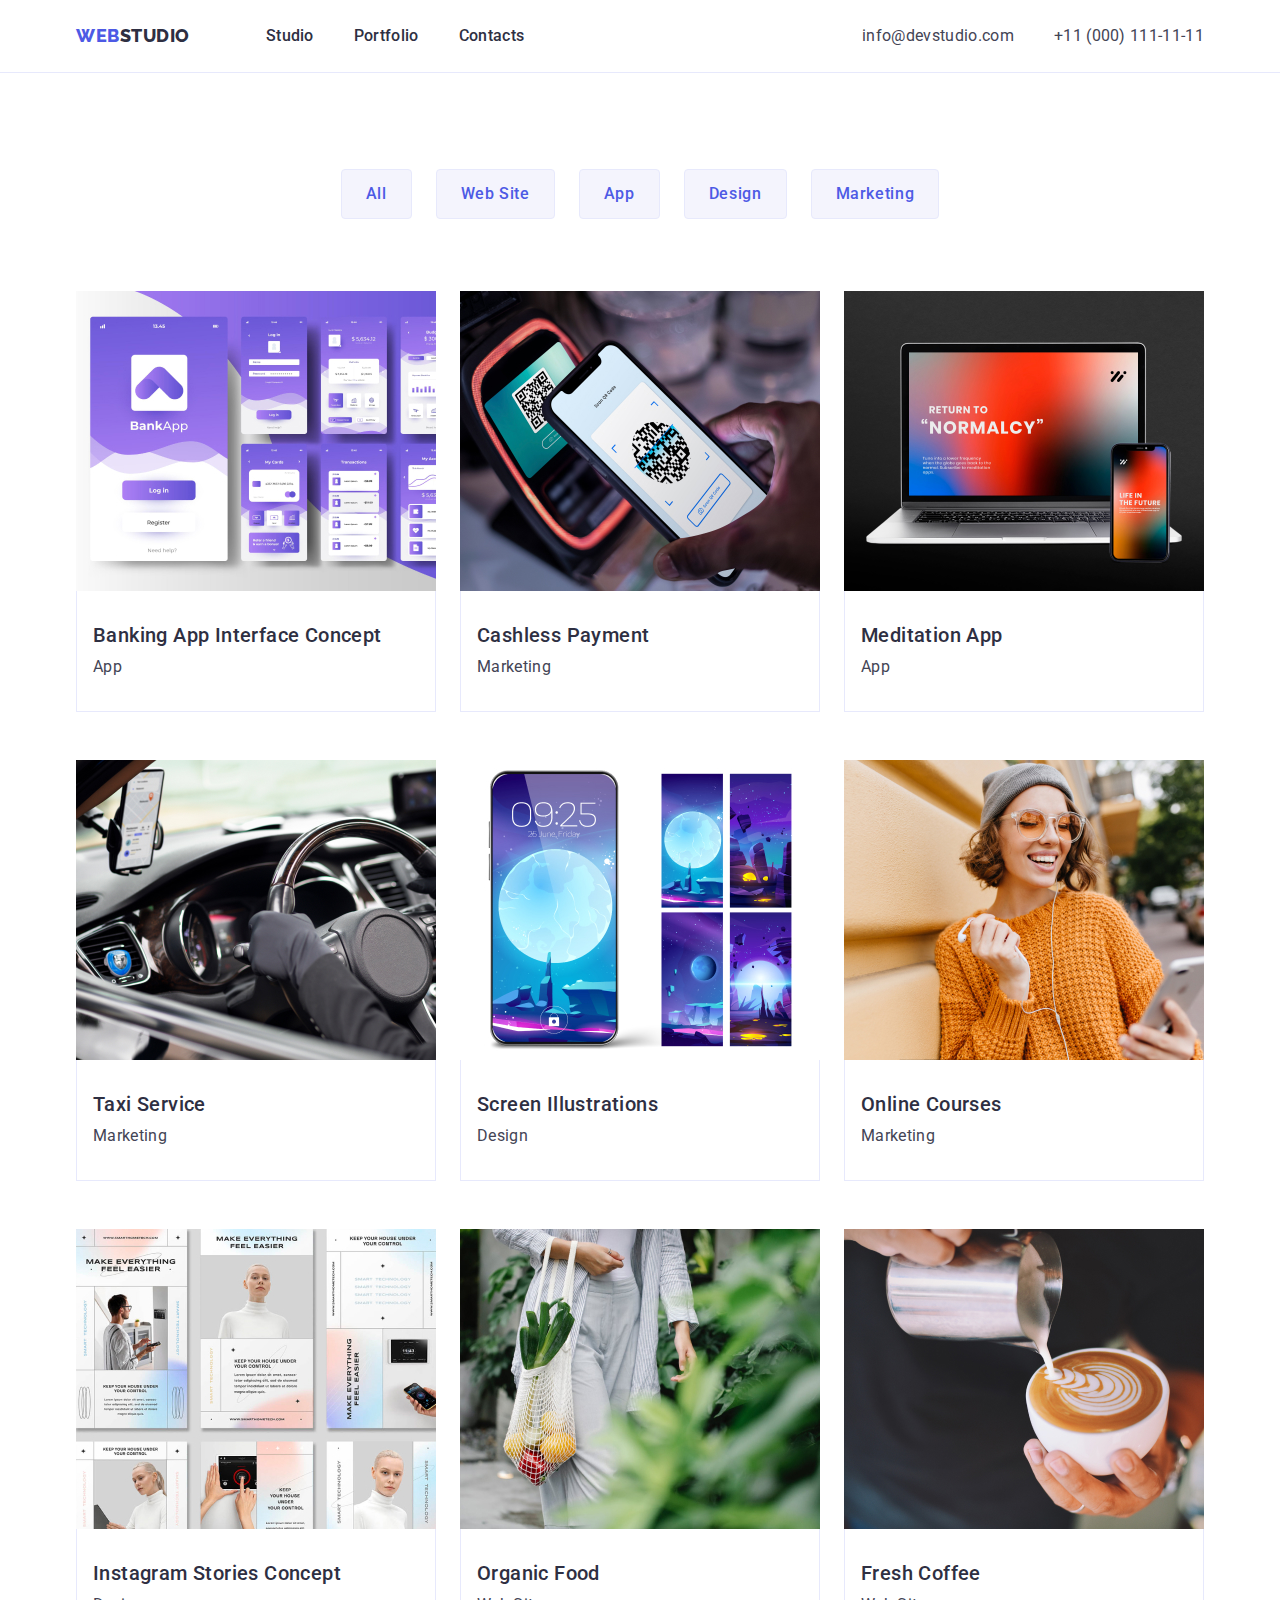
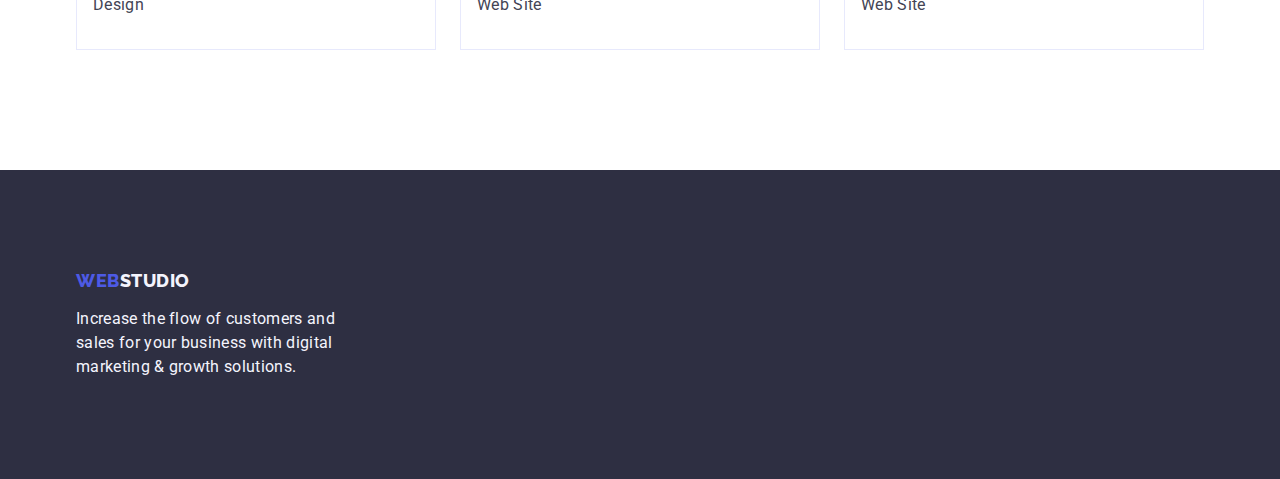
==== portfolio.html @ 9c61db38 "Initial commit" ====
<!DOCTYPE html>
<html lang="en">
<head>
    <meta charset="UTF-8">
    <meta http-equiv="X-UA-Compatible" content="IE=edge">
    <meta name="viewport" content="width=device-width, initial-scale=1.0">
    <title>Portfolio</title>
    <link rel="preconnect" href="https://fonts.googleapis.com">
    <link rel="preconnect" href="https://fonts.gstatic.com" crossorigin>
    <link href="https://fonts.googleapis.com/css2?family=Raleway:wght@800&family=Roboto:wght@400;500;700;900&display=swap"
        rel="stylesheet">
        <link rel="stylesheet" href="https://cdnjs.cloudflare.com/ajax/libs/modern-normalize/1.1.0/modern-normalize.min.css">
        <link rel="stylesheet" href="./css/styles.css">
</head>

<body>
    <header class="page-header">
    <div class="container page-header-container">
    <nav class="page-navigation">
      <a href="./index.html" class="logo link">Web<span class="accent-header">Studio</span> </a>
      <ul class="list list-header">
        <li><a href="./index.html" class="link item">Studio</a></li>
        <li><a href="./portfolio.html" class="link item">Portfolio</a></li> 
        <li><a href="" class="link item">Contacts</a></li>
      </ul>
    </nav>

    <address class="contacts">
      <ul class="list list-contacts">
        <li><a href="mailto:info@devstudio.com" class="link list-info">info@devstudio.com</a></li>
        <li><a href="tel:+110001111111" class="link list-info">+11 (000) 111-11-11</a></li>
      </ul>
    </address>
    </div>
  </header>

<main>
    <section class="main-portfolio">
        <div class="container">
        <h1 hidden>Portfolio</h1>
        <ul class="list btn-list">
            <li>
                <button class="btn" type="button" >All</button>
            </li>
            <li>
                <button class="btn" type="button" >Web Site</button>
            </li>
            <li>
                <button class="btn" type="button" >App</button>
            </li>
            <li>
                <button class="btn" type="button" >Design</button>
            </li>
            <li>
                <button class="btn" type="button" >Marketing</button>
            </li>
        </ul>
    
        
        
        <ul class="list list-portfolio">
            <li class="pic-portfolio">
                <a class="link" href=""><img src="./images/img4.jpg" alt="foto4" width="360">
                 <div class="text-portfolio">
                    <h2 class="title">Banking App Interface Concept</h2>
                <p class="title-text">App</p></div></a>
            </li>
            <li class="pic-portfolio">
                <a class="link" href=""><img src="./images/img5.jpg" alt="foto5"  width="360">
                <div class="text-portfolio">
                    <h2 class="title">Cashless Payment</h2>
                    <p class="title-text">Marketing</p>
                </div>
            </a>
            </li>
            <li class="pic-portfolio">
                <a class="link" href=""><img src="./images/img6.jpg" alt="foto6" width="360">
                <div class="text-portfolio">
                    <h2 class="title">Meditation App</h2>
                <p class="title-text">App</p></div></a>
            </li>
            <li class="pic-portfolio">
                <a class="link" href=""><img src="./images/img7.jpg" alt="foto7" width="360">
                <div class="text-portfolio">
                    <h2 class="title">Taxi Service</h2>
                <p class="title-text">Marketing</p></div></a>
            </li>
            <li class="pic-portfolio">
                <a class="link" href=""><img src="./images/img8.jpg" alt="foto8" width="360">
                <div class="text-portfolio">
                    <h2 class="title">Screen Illustrations</h2>
                <p class="title-text">Design</p></div></a>
            </li>
            <li class="pic-portfolio">
                <a class="link" href=""><img src="./images/img9.jpg"  alt="foto9" width="360">
                <div class="text-portfolio">
                    <h2 class="title">Online Courses</h2>
                <p class="title-text">Marketing</p></div></a>
            </li>
            <li class="pic-portfolio">
                <a class="link" href=""><img src="./images/img10.jpg" alt="foto10" width="360">
                <div class="text-portfolio">
                    <h2 class="title">Instagram Stories Concept</h2>
                <p class="title-text">Design</p></div></a>
            </li>
            <li class="pic-portfolio">
                <a class="link" href=""><img src="./images/img11.jpg" alt="foto11" width="360">
                <div class="text-portfolio">
                    <h2 class="title">Organic Food</h2>
                <p class="title-text">Web Site</p></div></a>
            </li>
            <li class="pic-portfolio">
                <a class="link" href=""><img src="./images/img12.jpg" alt="foto12" width="360">
                <div class="text-portfolio">
                    <h2 class="title">Fresh Coffee</h2>
                <p class="title-text">Web Site</p></div></a>
            </li>
            
        </ul>
    </div>
    </section>
</main>

  <footer class="footer-list">
    <div class="container footer">
    <a href="./index.html" class="logo-footer link">Web<span class="accent-footer">Studio</span> </a>
    <p class="text-footer">
      Increase the flow of customers and sales for your business with digital
      marketing & growth solutions.
    </p>
</div>
  </footer>
</body>
</html>
---- css/styles.css ----
:root {
    --main-color: #4D5AE5; 
}

.list {
    list-style: none;
}

.link {
    text-decoration: none;
}

h1,
h2,
h3,
p {
margin-top: 0;
margin-bottom: 0;
}

ul {
    margin-top: 0;
    margin-bottom: 0;
    padding-left: 0;
}

button {
    cursor: pointer;
}

img {
    display: block;
    max-width: 100%;
}

.list {
    display: flex;
}

body {
    font-family: 'Roboto', sans-serif;
    color: #434455;
    background-color: #FFFFFF;
}

.container {
    width: 1158px;
    margin-left: auto;
    margin-right: auto;
    padding-left: 15px;
    padding-right: 15px;
}
/* Хедер */

.page-header {
    padding-top: 24px;
    padding-bottom: 24px;
    border-bottom: 1px solid #E7E9FC;
}
.page-header-container {
    display: flex;
    align-items: center;
    justify-content: space-between;
}

.page-navigation {
    display: flex;
    align-items: center;
}

.list-header {
    display: flex;
    gap: 40px;
}

.list-contacts {
    display: flex;
    gap: 40px;
}


.logo {
    color: var(--main-color);
    font-family: 'Raleway', sans-serif;
    font-weight: 800;
    font-size: 18px;
    line-height: 1.17;
    letter-spacing: 0.03em;
    text-transform: uppercase;
    margin-right: 76px;
}
.accent-header {
    color: #2E2F42;
}

.item {
    color: #2E2F42;
    font-family: 'Roboto', sans-serif;
    font-weight: 500;
    font-size: 16px;
    line-height: 1.5;
    letter-spacing: 0.02em;
    padding-top: 24px;
    padding-bottom: 24px;
}

.item:hover,
.item:focus {
  color: #404BBF;
}


.list-info {
    color: #434455;
    font-family: 'Roboto', sans-serif;
    font-weight: 400;
    font-size: 16px;
    line-height: 1.5;
    letter-spacing: 0.02em;
    font-style: normal;
}

.list-info:hover,
.list-info:focus {
    color: #404BBF;
}

.contacts {
    font-style: normal;
}

/* Індекс секція 1 */
.main-title {
    font-family: 'Roboto', sans-serif;
    font-weight: 700;
    font-size: 56px;
    line-height: 1.07;
    text-align: center;
    letter-spacing: 0.02em;
    color: #FFFFFF;
    max-width: 496px;
    margin-left: auto;
    margin-right: auto;
    margin-bottom: 48px;
}

.section-color {
    background-color: #2E2F42;
    padding-top: 188px;
    padding-bottom: 188px;
}

.index-btn {
    background-color: var(--main-color);
    font-family: 'Roboto', sans-serif;
    font-weight: 500;
    font-size: 16px;
    line-height: 1.5;
    display: block;
    /* align-items: center; */
    letter-spacing: 0.04em;
    color: #FFFFFF;
    padding: 16px 32px;
    justify-content: center;
    border: none;
    border-radius: 4px;
    margin-left: auto;
    margin-right: auto;
    height: 56px;
    min-width: 169px;
}

.index-btn:hover,
.index-btn:focus {
    background-color: #404BBF;
}

/* =================Опис================== */

.description {
    
    padding-top: 120px;
    padding-bottom: 120px;
}

.list-description {
    display: flex;
    gap: 24px;
}

.pic-section {

padding-bottom: 120px;
}

.pic-descript {
    flex-basis: calc((100%-48px)/3);
}

.list-pic {
    gap: 24px;
    justify-content: center;    
    flex-basis: calc((100%-48px)/3);
    
}

/* ============== Team =============== */

/* .pictures {
    display: flex;
    
} */

/* .team {
    ;
} */

.list-team {
    justify-content: center;
    /* flex-basis: calc((100%-72px)/4); */
    gap: 24px;
    /* padding-bottom: 120px; */
    
}

.team-color {
    padding-top: 120px;
    padding-bottom: 120px;
    background-color: #F4F4FD 
}

.teamcard-color {
    background-color: #ffffff;
    text-align: center;
    flex-basis: calc((100%-72px)/4);
    border-radius: 0px 0px 4px 4px;
   
}

/* .team-foto {
margin-bottom: 32px;
} */

.heading {
    font-family: 'Roboto', sans-serif;
    font-weight: 700;                                     
    font-size: 36px;
    line-height: 1.11;
    text-align: center;
    letter-spacing: 0.02em;
    text-transform: capitalize;
    color: #2E2F42;
    margin-bottom: 72px;
    
}

.team-title {
    padding: 32px 16px;

}
.subtitle {
    font-family: 'Roboto', sans-serif;
    font-style: normal;
    font-weight: 500;
    font-size: 20px;
    line-height: 1.2;
    letter-spacing: 0.02em;
    color: #2E2F42;
    margin-bottom: 8px;
 
    
}
.subtitle-text {
    font-family: 'Roboto', sans-serif;
    font-weight: 400;
    font-size: 16px;
    line-height: 1.5;
    letter-spacing: 0.02em;
    color: #434455;
    /* width: 264px; */
 
}

.text-description {
    flex-basis: calc((100% - 72px)/4);
}

/* Кнопки */
.btn { 
    font-family: 'Roboto', sans-serif;
    font-weight: 500;
    font-size: 16px;
    line-height: 1.5;
    letter-spacing: 0.04em;
    color: var(--main-color);
    border-color: #E7E9FC;
    background-color: #F4F4FD;
    cursor: pointer;
    padding: 12px 24px;
    /* border: 1px solid; */
    border-radius: 4px;
    border: 1px solid #e7e9fc
    
}
.btn:hover,
.btn:focus {
    background-color: #404BBF;
    color: #ffffff;
    border: 1px solid transparent;
}

.main-portfolio {
    padding: 96px 0 120px 
}

.btn-list {
    justify-content: center;
    /* padding-top: 93px; */
    margin-bottom: 72px;
    /* padding-bottom: 75px; */
    gap: 24px;

}

.pic-portfolio {
    width: calc((100%-48px)/3);
    max-width: 360px;
    }
    
.text-portfolio {
    padding-top: 32px;
    padding-bottom: 32px;
    border: 1px solid #E7E9FC;
    border-top: none;
    padding-left: 16px;
    padding-right: 16px;
}
.title {
    font-family: 'Roboto', sans-serif;
    font-weight: 500;
    font-size: 20px;
    line-height: 1.2;
    letter-spacing: 0.02em;
    color: #2E2F42;
    margin-bottom: 8px;
    /* padding-top: 32px; */
}
.title-text {
    font-family: 'Roboto', sans-serif; 
    font-weight: 400;
    font-size: 16px;
    line-height: 1.5;
    letter-spacing: 0.02em;
    color: #434455;
}

.list-portfolio {
    flex-wrap: wrap;
    row-gap: 48px;
    column-gap: 24px;
    /* padding-bottom: 120px; */
    /* flex-basis: calc((100%-48px)/3); */

    
}



.logo-footer {
    color: var(--main-color);
    font-family: 'Raleway', sans-serif;
    font-weight: 800;
    font-size: 18px;
    line-height: 1.17;
    letter-spacing: 0.03em;
    text-transform: uppercase;
    display: inline-block;
    margin-bottom: 16px;
   
}

.footer-list {
    background-color: #2E2F42;
    padding-top: 100px;
    padding-bottom: 100px;
}

.accent-footer {
    color: #F4F4FD;
}

/* .footer-link {
    display: inline-block;
} */

.text-footer {
    font-family: 'Roboto', sans-serif; 
    font-weight: 400;
    font-size: 16px;
    line-height: 1.5;
    letter-spacing: 0.02em;
    color: #F4F4FD;
    max-width: 264px;
    
}
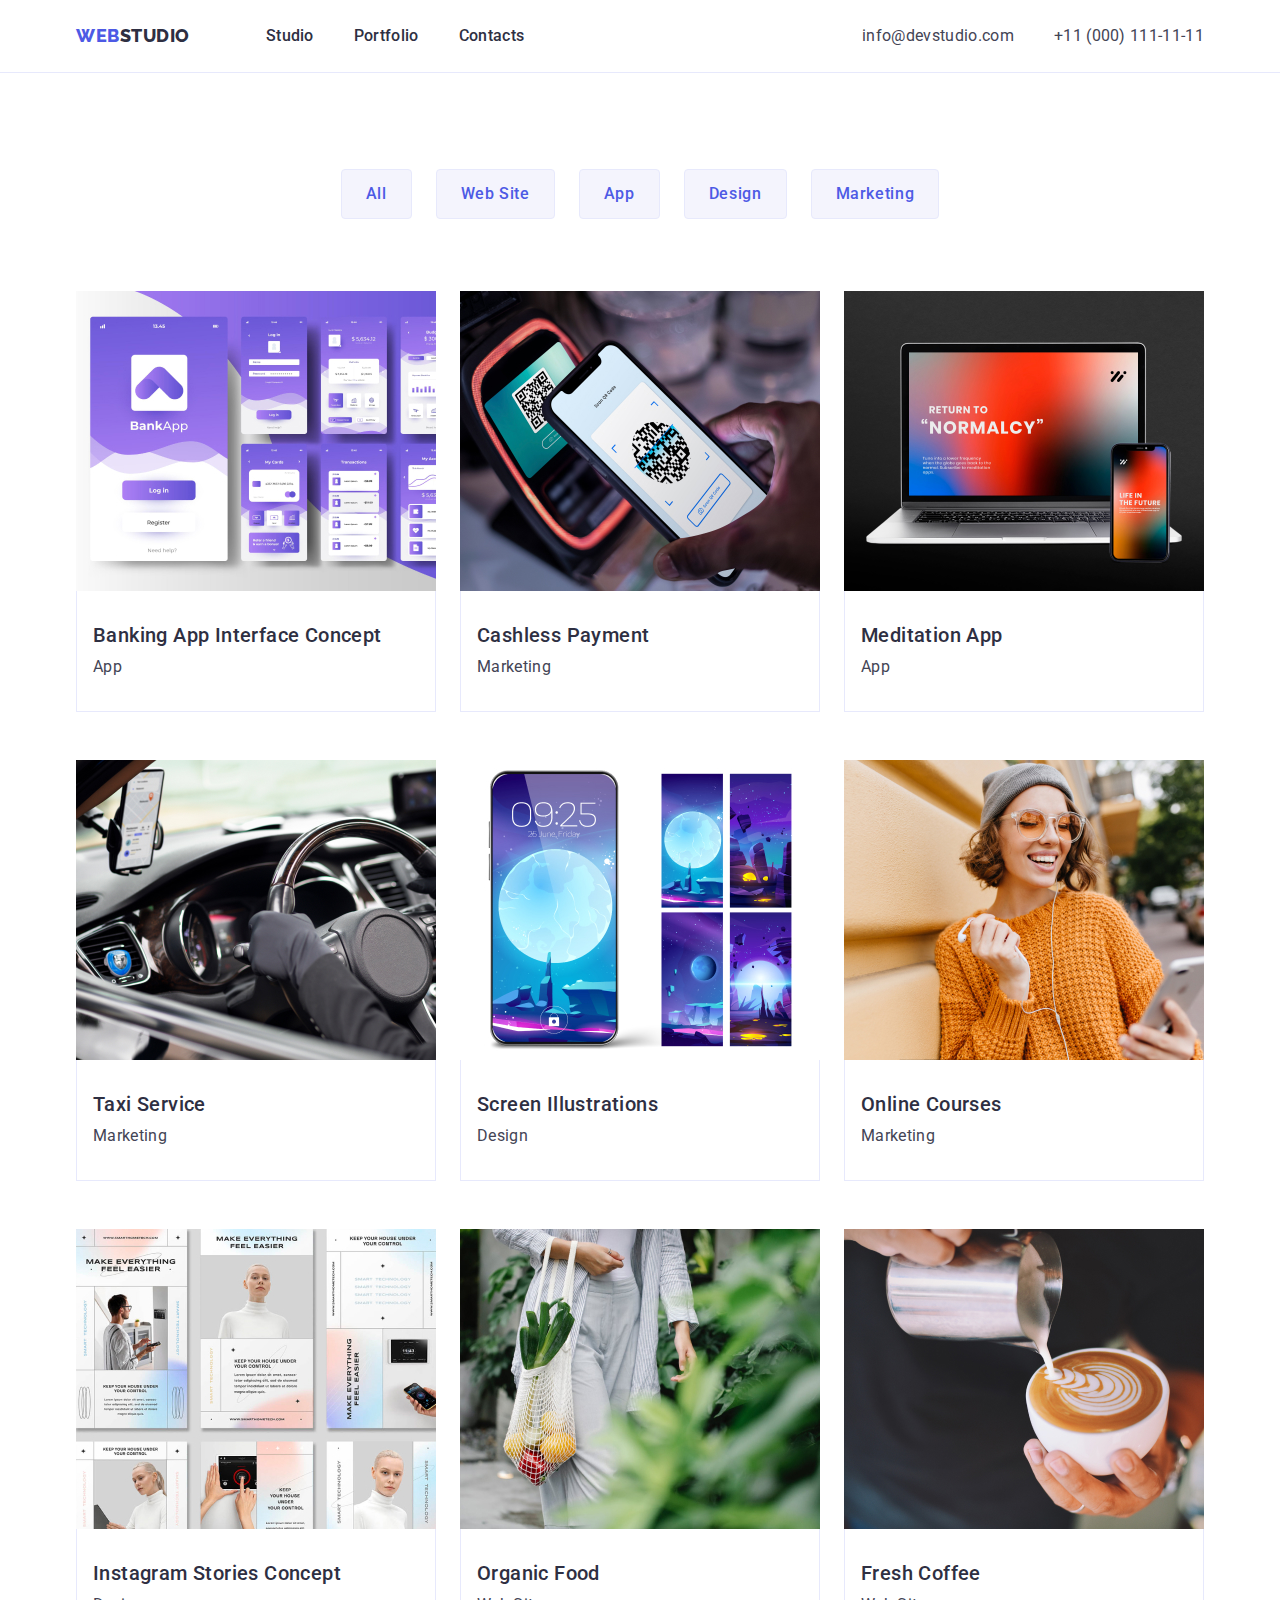
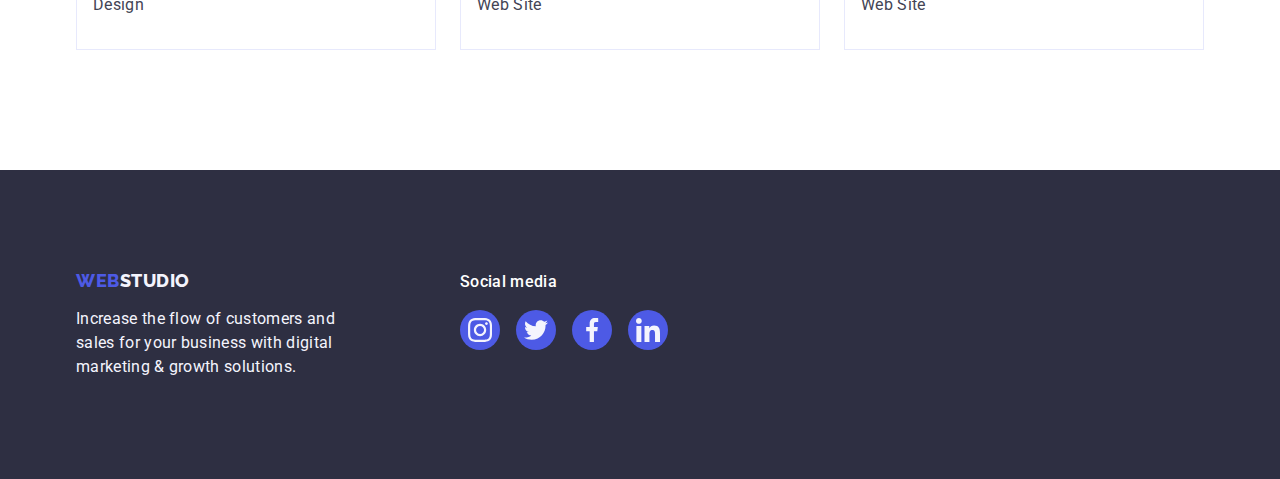
==== commit cb742991: "fix40" ====
--- a/portfolio.html
+++ b/portfolio.html
@@ -60,13 +60,13 @@
         
         <ul class="list list-portfolio">
             <li class="pic-portfolio">
-                <a class="link" href=""><img src="./images/img4.jpg" alt="foto4" width="360">
+                <a class="link portfolio-img" href=""><img src="./images/img4.jpg" alt="foto4" width="360">
                  <div class="text-portfolio">
                     <h2 class="title">Banking App Interface Concept</h2>
                 <p class="title-text">App</p></div></a>
             </li>
-            <li class="pic-portfolio">
-                <a class="link" href=""><img src="./images/img5.jpg" alt="foto5"  width="360">
+            <li class="pic-portfolio"> 
+                <a class="link portfolio-img" href=""><img src="./images/img5.jpg" alt="foto5"  width="360">
                 <div class="text-portfolio">
                     <h2 class="title">Cashless Payment</h2>
                     <p class="title-text">Marketing</p>
@@ -74,43 +74,43 @@
             </a>
             </li>
             <li class="pic-portfolio">
-                <a class="link" href=""><img src="./images/img6.jpg" alt="foto6" width="360">
+                <a class="link portfolio-img" href=""><img src="./images/img6.jpg" alt="foto6" width="360">
                 <div class="text-portfolio">
                     <h2 class="title">Meditation App</h2>
                 <p class="title-text">App</p></div></a>
             </li>
             <li class="pic-portfolio">
-                <a class="link" href=""><img src="./images/img7.jpg" alt="foto7" width="360">
+                <a class="link portfolio-img" href=""><img src="./images/img7.jpg" alt="foto7" width="360">
                 <div class="text-portfolio">
                     <h2 class="title">Taxi Service</h2>
                 <p class="title-text">Marketing</p></div></a>
             </li>
             <li class="pic-portfolio">
-                <a class="link" href=""><img src="./images/img8.jpg" alt="foto8" width="360">
+                <a class="link portfolio-img" href=""><img src="./images/img8.jpg" alt="foto8" width="360">
                 <div class="text-portfolio">
                     <h2 class="title">Screen Illustrations</h2>
                 <p class="title-text">Design</p></div></a>
             </li>
             <li class="pic-portfolio">
-                <a class="link" href=""><img src="./images/img9.jpg"  alt="foto9" width="360">
+                <a class="link portfolio-img" href=""><img src="./images/img9.jpg"  alt="foto9" width="360">
                 <div class="text-portfolio">
                     <h2 class="title">Online Courses</h2>
                 <p class="title-text">Marketing</p></div></a>
             </li>
             <li class="pic-portfolio">
-                <a class="link" href=""><img src="./images/img10.jpg" alt="foto10" width="360">
+                <a class="link portfolio-img" href=""><img src="./images/img10.jpg" alt="foto10" width="360">
                 <div class="text-portfolio">
                     <h2 class="title">Instagram Stories Concept</h2>
                 <p class="title-text">Design</p></div></a>
             </li>
             <li class="pic-portfolio">
-                <a class="link" href=""><img src="./images/img11.jpg" alt="foto11" width="360">
+                <a class="link portfolio-img" href=""><img src="./images/img11.jpg" alt="foto11" width="360">
                 <div class="text-portfolio">
                     <h2 class="title">Organic Food</h2>
                 <p class="title-text">Web Site</p></div></a>
             </li>
             <li class="pic-portfolio">
-                <a class="link" href=""><img src="./images/img12.jpg" alt="foto12" width="360">
+                <a class="link portfolio-img" href=""><img src="./images/img12.jpg" alt="foto12" width="360">
                 <div class="text-portfolio">
                     <h2 class="title">Fresh Coffee</h2>
                 <p class="title-text">Web Site</p></div></a>
@@ -121,14 +121,51 @@
     </section>
 </main>
 
-  <footer class="footer-list">
-    <div class="container footer">
-    <a href="./index.html" class="logo-footer link">Web<span class="accent-footer">Studio</span> </a>
-    <p class="text-footer">
-      Increase the flow of customers and sales for your business with digital
-      marketing & growth solutions.
-    </p>
-</div>
-  </footer>
+<footer class="footer-list">
+    <div class="container footer-item">
+      <div class="left-footer">
+            <a href="./index.html" class="logo link logo-footer">Web<span class="accent-footer">Studio</span></a>
+            <p class="text-footer">
+            Increase the flow of customers and sales for your business with digital
+            marketing & growth solutions.
+            </p>
+      </div>
+      
+      <div class="footer-right">
+        <p class="footer-item-text">Social media</p>
+        <ul class="footer-items-list list">
+          <li class="footer-list-item">
+            <a href="" class="footer-list-link">
+              <svg class="footer-list-icon" aria-label="іконка інстаграму" width="24" height="24">
+                <use href="./images/icons.svg#icon-instagram"></use>
+              </svg>
+            </a>
+          </li>
+          <li class="footer-list-item">
+            <a href="" class="footer-list-link">
+              <svg class="footer-list-icon" aria-label="іконка твітера" width="24" height="24">
+                <use href="./images/icons.svg#icon-twitter"></use>
+              </svg>
+            </a>
+          </li>
+          <li class="footer-list-item">
+            <a href="" class="footer-list-link">
+              <svg class="footer-list-icon" aria-label="іконка фейсбука" width="24" height="24">
+                <use href="./images/icons.svg#icon-facebook"></use>
+              </svg>
+            </a>
+          </li>
+          <li class="footer-list-item">
+            <a href="" class="footer-list-link">
+              <svg class="footer-list-icon" aria-label="іконка лінкедина" width="24" height="24">
+                <use href="./images/icons.svg#icon-linkedin"></use>
+              </svg>
+            </a>
+          </li>
+        </ul>
+        
+      </div>
+    </div>
+      </footer>
 </body>
 </html>--- a/css/styles.css
+++ b/css/styles.css
@@ -14,6 +14,7 @@
 h1,
 h2,
 h3,
+h4,
 p {
 margin-top: 0;
 margin-bottom: 0;
@@ -145,11 +146,44 @@
     margin-bottom: 48px;
 }
 
+/* !============Мейн======== */
+
 .section-color {
-    background-color: #2E2F42;
+    margin-left: auto;
+    margin-right: auto;
     padding-top: 188px;
     padding-bottom: 188px;
-}
+    background-color: #2E2F42;
+    background-image: linear-gradient(rgba(46, 47, 66, 0.7), rgba(46, 47, 66, 0.7)),
+     url('../images/people-office.jpg');
+    background-size: cover;
+    width: 1440px;
+}
+
+.main-block {
+
+    
+}
+.social-list {
+justify-content: center;
+column-gap: 24px;
+}
+
+.social-list-link {
+    display: flex;
+    justify-content: center;
+    align-items: center;
+    width: 40px;
+    height: 40px;
+    border-radius: 50%;
+    background-color: #4D5AE5;
+}
+
+.social-list-link:hover,
+.social-list-link:focus {
+    background-color: #404BBF; 
+}
+
 
 .index-btn {
     background-color: var(--main-color);
@@ -184,6 +218,16 @@
     padding-bottom: 120px;
 }
 
+.description-item {
+    display: flex;
+    justify-content: center;
+    align-items: center;
+    height: 112px;
+    background: #F4F4FD;
+    border-radius: 4px;
+    margin-bottom: 8px;
+}
+
 .list-description {
     display: flex;
     gap: 24px;
@@ -207,22 +251,12 @@
 
 /* ============== Team =============== */
 
-/* .pictures {
-    display: flex;
-    
-} */
-
-/* .team {
-    ;
-} */
 
 .list-team {
     justify-content: center;
-    /* flex-basis: calc((100%-72px)/4); */
-    gap: 24px;
-    /* padding-bottom: 120px; */
-    
-}
+    gap: 24px; 
+}
+
 
 .team-color {
     padding-top: 120px;
@@ -235,12 +269,8 @@
     text-align: center;
     flex-basis: calc((100%-72px)/4);
     border-radius: 0px 0px 4px 4px;
-   
-}
-
-/* .team-foto {
-margin-bottom: 32px;
-} */
+}
+
 
 .heading {
     font-family: 'Roboto', sans-serif;
@@ -252,7 +282,6 @@
     text-transform: capitalize;
     color: #2E2F42;
     margin-bottom: 72px;
-    
 }
 
 .team-title {
@@ -278,7 +307,7 @@
     line-height: 1.5;
     letter-spacing: 0.02em;
     color: #434455;
-    /* width: 264px; */
+    margin-bottom: 8px;
  
 }
 
@@ -298,11 +327,11 @@
     background-color: #F4F4FD;
     cursor: pointer;
     padding: 12px 24px;
-    /* border: 1px solid; */
     border-radius: 4px;
-    border: 1px solid #e7e9fc
-    
-}
+    border: 1px solid #e7e9fc;
+   
+}
+
 .btn:hover,
 .btn:focus {
     background-color: #404BBF;
@@ -316,18 +345,24 @@
 
 .btn-list {
     justify-content: center;
-    /* padding-top: 93px; */
     margin-bottom: 72px;
-    /* padding-bottom: 75px; */
     gap: 24px;
-
 }
 
 .pic-portfolio {
     width: calc((100%-48px)/3);
     max-width: 360px;
-    }
-    
+    } 
+
+.portfolio-img {
+    display: block;    
+ }   
+
+.portfolio-img:hover,
+.portfolio-img:focus {
+    box-shadow: 0px 1px 6px rgba(46, 47, 66, 0.08), 0px 1px 1px rgba(46, 47, 66, 0.16), 0px 2px 1px rgba(46, 47, 66, 0.08);
+}    
+
 .text-portfolio {
     padding-top: 32px;
     padding-bottom: 32px;
@@ -344,7 +379,7 @@
     letter-spacing: 0.02em;
     color: #2E2F42;
     margin-bottom: 8px;
-    /* padding-top: 32px; */
+    
 }
 .title-text {
     font-family: 'Roboto', sans-serif; 
@@ -358,14 +393,55 @@
 .list-portfolio {
     flex-wrap: wrap;
     row-gap: 48px;
-    column-gap: 24px;
-    /* padding-bottom: 120px; */
-    /* flex-basis: calc((100%-48px)/3); */
-
-    
-}
-
-
+    column-gap: 24px; 
+}
+/* !===========Клієнти========== */
+.customers-list {
+    justify-content: center;
+    text-align: center;
+    column-gap: 24px; 
+}
+
+.customers-list-item {
+    display: flex;
+    margin-top: 72px;
+    margin-bottom: 120px; 
+    width: calc((100%-120px)/6);
+    height: 88px;
+}
+
+.customers-list-link {
+    display: flex;
+    justify-content: center;
+    border: 1px solid #8E8F99;
+    border-radius: 4px;
+    width: 100%;
+    height: 100%;
+    align-items: center;
+    fill:  #8E8F99;;
+    
+}
+
+
+.heading-customers {
+    font-family: 'Roboto', sans-serif;
+    font-weight: 700;                                     
+    font-size: 36px;
+    line-height: 1.11;
+    text-align: center;
+    letter-spacing: 0.02em;
+    text-transform: capitalize;
+    color: #2E2F42;
+    margin-top: 120px;
+}
+.customers-list-link:hover,
+.customers-list-link:focus  {
+    fill: #404BBF;
+    border: 1px solid #404BBF;
+}
+
+
+/* !=========Футер=========! */
 
 .logo-footer {
     color: var(--main-color);
@@ -377,7 +453,6 @@
     text-transform: uppercase;
     display: inline-block;
     margin-bottom: 16px;
-   
 }
 
 .footer-list {
@@ -390,9 +465,9 @@
     color: #F4F4FD;
 }
 
-/* .footer-link {
-    display: inline-block;
-} */
+.footer-list-icon {
+    fill: #F4F4FD;
+}
 
 .text-footer {
     font-family: 'Roboto', sans-serif; 
@@ -405,4 +480,54 @@
     
 }
 
-  +.footer-list-link {
+    display: flex;
+    justify-content: center;
+    align-items: center;
+    width: 40px;
+    height: 40px;
+    border-radius: 50%;
+    background-color: #4D5AE5;
+   
+}
+
+.footer-list-link:hover,
+.footer-list-link:focus {
+    background-color: #31D0AA;
+}
+
+.footer-items-list {
+    justify-content: center;
+    column-gap: 16px;
+}
+.footer-item-text {
+    display: flex;
+    align-items: flex-start;
+    font-family: 'Roboto', sans-serif;
+    font-style: normal;
+    font-weight: 500;
+    font-size: 16px;
+    line-height: 1.5;
+    letter-spacing: 0.02em;
+    color: #FFFFFF;
+    padding-bottom: 16px;
+    
+}   
+
+
+.footer-item {
+    display: flex;
+}
+
+.left-footer {
+    margin-right: 120px;
+}
+
+/* .footer-list-item {
+    
+} */
+
+.footer-right {
+    display: inline;
+    
+}